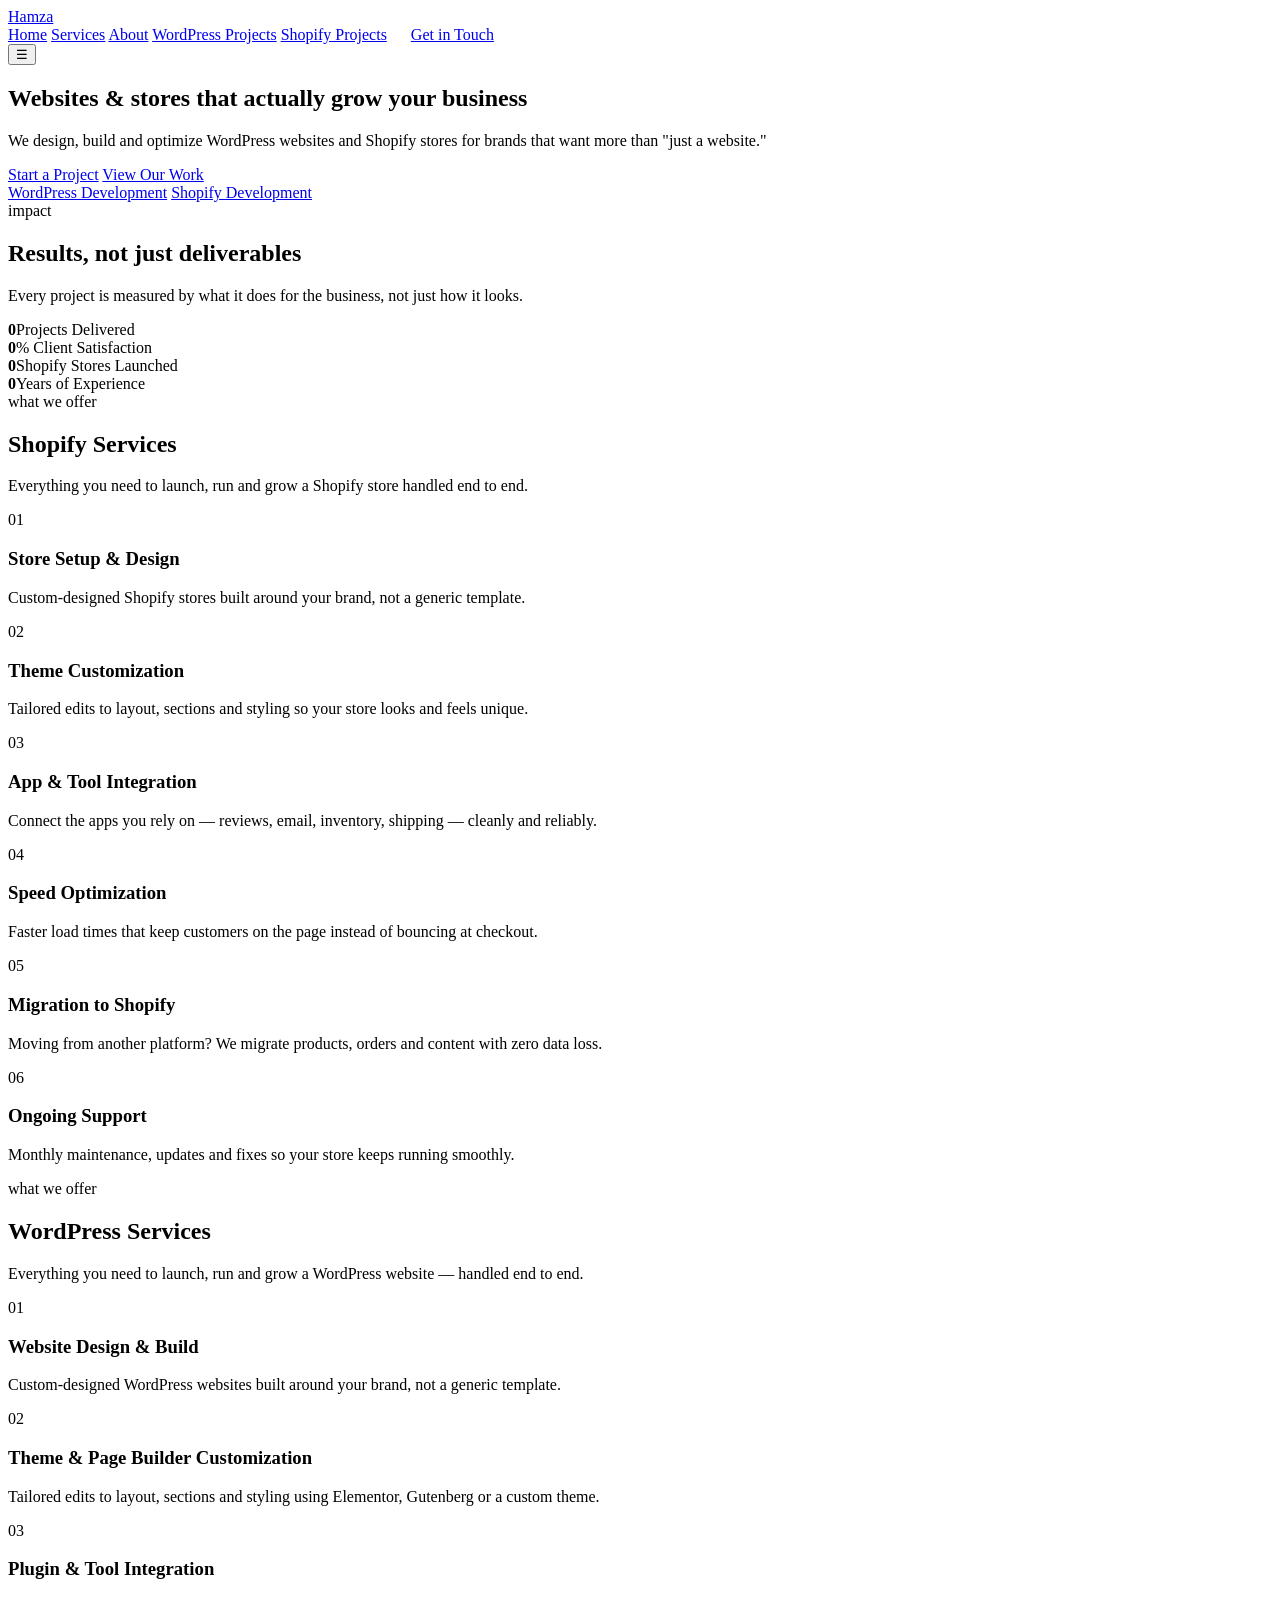
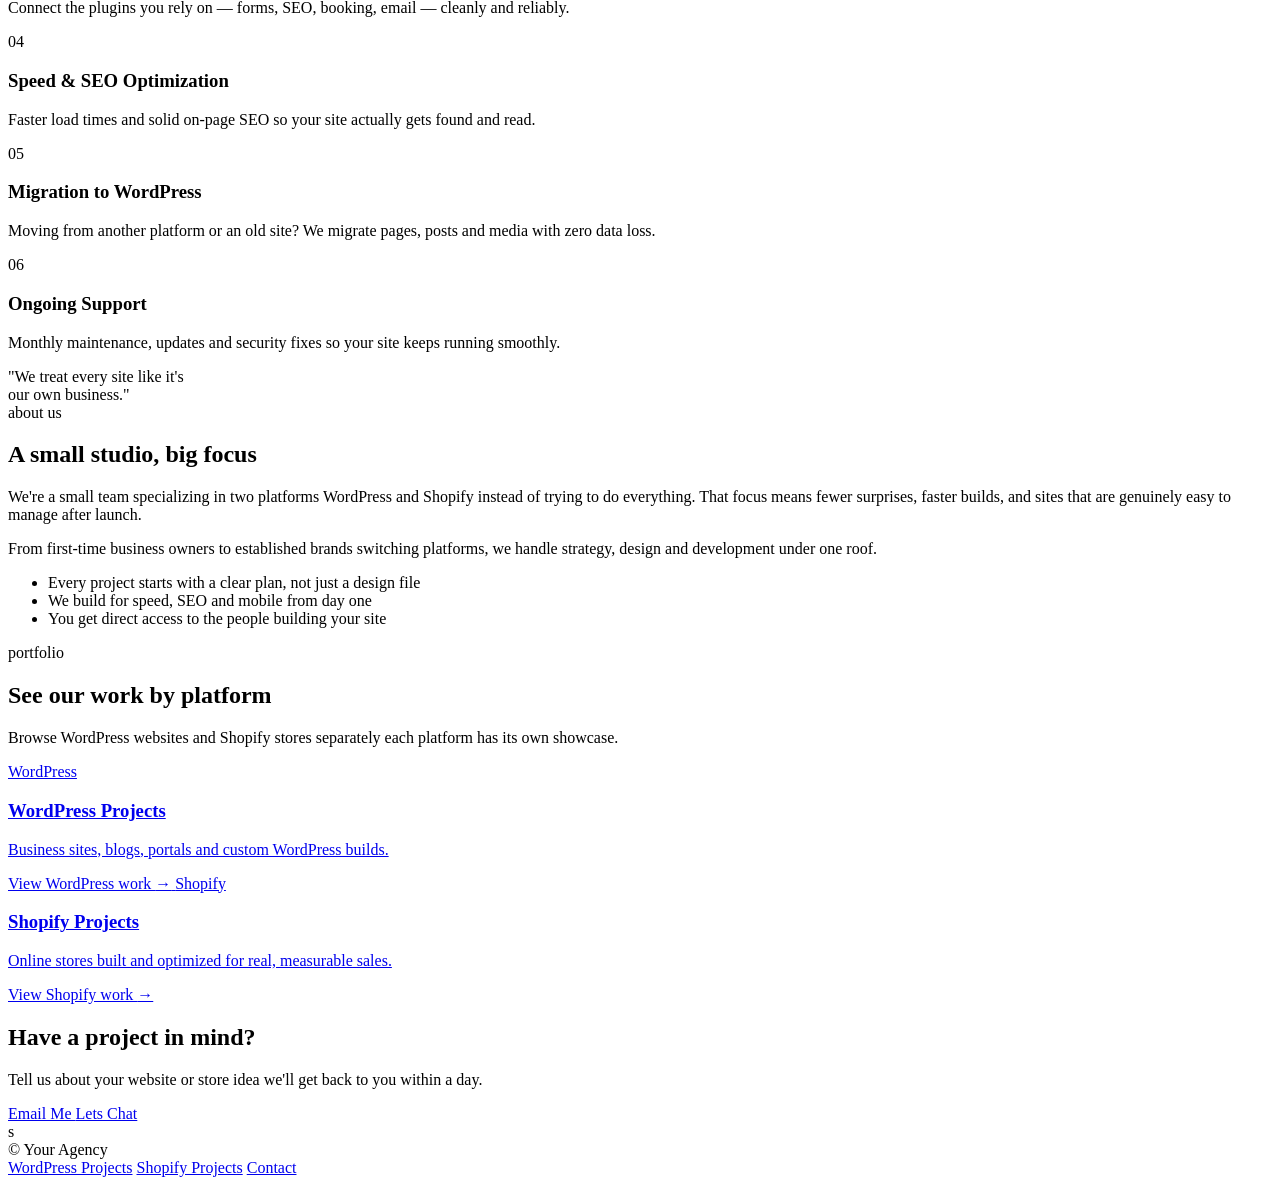
==== index.html @ 259bf4f5 "Add files via upload" ====
<!DOCTYPE html>
<html lang="en">

<head>
  <meta charset="UTF-8">
  <meta name="viewport" content="width=device-width, initial-scale=1.0">
  <title>Your Agency — WordPress &amp; Shopify Experts</title>
  <meta name="description" content="We design and build WordPress websites and Shopify stores that grow your business.">
  <link rel="stylesheet" href="css/style.css">
</head>

<body>

  <header class="site-nav">
    <div class="wrap">
      <a href="index.html" class="logo"><span>Hamza</span></a>
      <nav class="nav-links" id="navLinks">
        <a href="index.html" class="active">Home</a>
        <a href="services.html">Services</a>
        <a href="about.html">About</a>
        <a href="wordpress-projects.html">WordPress Projects</a>
        <a href="shopify-projects.html">Shopify Projects</a>
        <a href="#contact" class="btn btn-primary" style="padding:10px 20px;">Get in Touch</a>
      </nav>
      <button class="nav-toggle" id="navToggle" aria-label="Toggle menu">☰</button>
    </div>
  </header>

  <!-- HERO -->
  <section class="hero">
    <div class="wrap">
      <h1>Websites &amp; stores that <span class="hl">actually grow</span> your business</h1>
      <p class="lede">We design, build and optimize WordPress websites and Shopify stores for brands that want more than
        "just a website."</p>
      <div class="cta-row">
        <a href="#contact" class="btn btn-primary">Start a Project</a>
        <a href="index.html#portfolio" class="btn btn-ghost">View Our Work</a>
      </div>
      <div class="badges">
        <span class="plat-badge wp"> <a href="wordpress-projects.html"> WordPress Development</a></span>
        <span class="plat-badge shopify"><a href="shopify-projects.html"> Shopify Development</a></span>
      </div>
    </div>
  </section>


  <!-- IMPACT -->
  <section class="impact">
    <div class="wrap">
      <div class="eyebrow">impact</div>
      <h2 class="section-title">Results, not just <span style="color:var(--accent)">deliverables</span></h2>
      <p class="section-lede">Every project is measured by what it does for the business, not just how it looks.</p>
      <div class="impact-grid">
        <div class="impact-card reveal"><b data-count="120">0</b><span>Projects Delivered</span></div>
        <div class="impact-card reveal"><b data-count="98">0</b><span>% Client Satisfaction</span></div>
        <div class="impact-card reveal"><b data-count="45">0</b><span>Shopify Stores Launched</span></div>
        <div class="impact-card reveal"><b data-count="6">0</b><span>Years of Experience</span></div>
      </div>
    </div>
  </section>

  <!-- SHOPIFY SERVICES -->
  <section class="services" id="services">
    <div class="wrap">
      <div class="eyebrow">what we offer</div>
      <h2 class="section-title">Shopify Services</h2>
      <p class="section-lede">Everything you need to launch, run and grow a Shopify store handled end to end.</p>
      <div class="service-grid">
        <div class="service-card reveal">
          <div class="service-icon">01</div>
          <h3>Store Setup &amp; Design</h3>
          <p>Custom-designed Shopify stores built around your brand, not a generic template.</p>
        </div>
        <div class="service-card reveal">
          <div class="service-icon">02</div>
          <h3>Theme Customization</h3>
          <p>Tailored edits to layout, sections and styling so your store looks and feels unique.</p>
        </div>
        <div class="service-card reveal">
          <div class="service-icon">03</div>
          <h3>App &amp; Tool Integration</h3>
          <p>Connect the apps you rely on — reviews, email, inventory, shipping — cleanly and reliably.</p>
        </div>
        <div class="service-card reveal">
          <div class="service-icon">04</div>
          <h3>Speed Optimization</h3>
          <p>Faster load times that keep customers on the page instead of bouncing at checkout.</p>
        </div>
        <div class="service-card reveal">
          <div class="service-icon">05</div>
          <h3>Migration to Shopify</h3>
          <p>Moving from another platform? We migrate products, orders and content with zero data loss.</p>
        </div>
        <div class="service-card reveal">
          <div class="service-icon">06</div>
          <h3>Ongoing Support</h3>
          <p>Monthly maintenance, updates and fixes so your store keeps running smoothly.</p>
        </div>
      </div>
    </div>
  </section>


  <!-- WORDPRESS SERVICES -->
  <section class="services wp-services" id="wp-services">
    <div class="wrap">
      <div class="eyebrow">what we offer</div>
      <h2 class="section-title">WordPress Services</h2>
      <p class="section-lede">Everything you need to launch, run and grow a WordPress website — handled end to end.</p>
      <div class="service-grid">
        <div class="service-card wp-card reveal">
          <div class="service-icon">01</div>
          <h3>Website Design &amp; Build</h3>
          <p>Custom-designed WordPress websites built around your brand, not a generic template.</p>
        </div>
        <div class="service-card wp-card reveal">
          <div class="service-icon">02</div>
          <h3>Theme &amp; Page Builder Customization</h3>
          <p>Tailored edits to layout, sections and styling using Elementor, Gutenberg or a custom theme.</p>
        </div>
        <div class="service-card wp-card reveal">
          <div class="service-icon">03</div>
          <h3>Plugin &amp; Tool Integration</h3>
          <p>Connect the plugins you rely on — forms, SEO, booking, email — cleanly and reliably.</p>
        </div>
        <div class="service-card wp-card reveal">
          <div class="service-icon">04</div>
          <h3>Speed &amp; SEO Optimization</h3>
          <p>Faster load times and solid on-page SEO so your site actually gets found and read.</p>
        </div>
        <div class="service-card wp-card reveal">
          <div class="service-icon">05</div>
          <h3>Migration to WordPress</h3>
          <p>Moving from another platform or an old site? We migrate pages, posts and media with zero data loss.</p>
        </div>
        <div class="service-card wp-card reveal">
          <div class="service-icon">06</div>
          <h3>Ongoing Support</h3>
          <p>Monthly maintenance, updates and security fixes so your site keeps running smoothly.</p>
        </div>
      </div>
    </div>
  </section>

  <!-- ABOUT -->
  <section class="about" id="about">
    <div class="wrap">
      <div class="about-visual reveal">
        "We treat every site like it's<br>our own business."
      </div>
      <div class="about-copy reveal">
        <div class="eyebrow">about us</div>
        <h2 class="section-title">A small studio, <span style="color:var(--accent)">big focus</span></h2>
        <p>We're a small team specializing in two platforms WordPress and Shopify instead of trying to do everything.
          That focus means fewer surprises, faster builds, and sites that are genuinely easy to manage after launch.</p>
        <p>From first-time business owners to established brands switching platforms, we handle strategy, design and
          development under one roof.</p>
        <ul class="value-list">
          <li>Every project starts with a clear plan, not just a design file</li>
          <li>We build for speed, SEO and mobile from day one</li>
          <li>You get direct access to the people building your site</li>
        </ul>
      </div>
    </div>
  </section>

  <!-- PORTFOLIO -->
  <section class="portfolio" id="portfolio">
    <div class="wrap">
      <div class="eyebrow">portfolio</div>
      <h2 class="section-title">See our work by platform</h2>
      <p class="section-lede">Browse WordPress websites and Shopify stores separately each platform has its own
        showcase.</p>
      <div class="portfolio-split">
        <a href="wordpress-projects.html" class="split-tile wp-tile reveal">
          <span class="tile-tag">WordPress</span>
          <h3>WordPress Projects</h3>
          <p>Business sites, blogs, portals and custom WordPress builds.</p>
          <span class="tile-link">View WordPress work <span class="arrow">→</span></span>
        </a>
        <a href="shopify-projects.html" class="split-tile shopify-tile reveal">
          <span class="tile-tag">Shopify</span>
          <h3>Shopify Projects</h3>
          <p>Online stores built and optimized for real, measurable sales.</p>
          <span class="tile-link">View Shopify work <span class="arrow">→</span></span>
        </a>
      </div>
    </div>
  </section>

  <!-- CTA / CONTACT -->
  <section class="contact-cta" id="contact">
    <div class="wrap">
      <div class="cta-banner reveal">
        <h2>Have a project in mind?</h2>
        <p>Tell us about your website or store idea we'll get back to you within a day.</p>
        <a href="https://mail.google.com/mail/?view=cm&fs=1&to=hamza.dev484@gmail.com&su=" class="btn btn-primary"
          target="_blank">
          Email Me
        </a>
        <a href="https://wa.me/923289880708?text=Hi%2C%20I%20would%20like%20to%20discuss%20a%20project%20with%20you."
          class="btn btn-1">
          Lets Chat
        </a>
      </div>
    </div>
  </section>

  <footer>s
    <div class="wrap">
      <span>© <span id="year"></span> Your Agency</span>
      <div class="foot-links">
        <a href="wordpress-projects.html">WordPress Projects</a>
        <a href="shopify-projects.html">Shopify Projects</a>
        <a href="mailto:hello@youragency.com">Contact</a>
      </div>
    </div>
  </footer>

  <script src="js/script.js"></script>
</body>

</html>
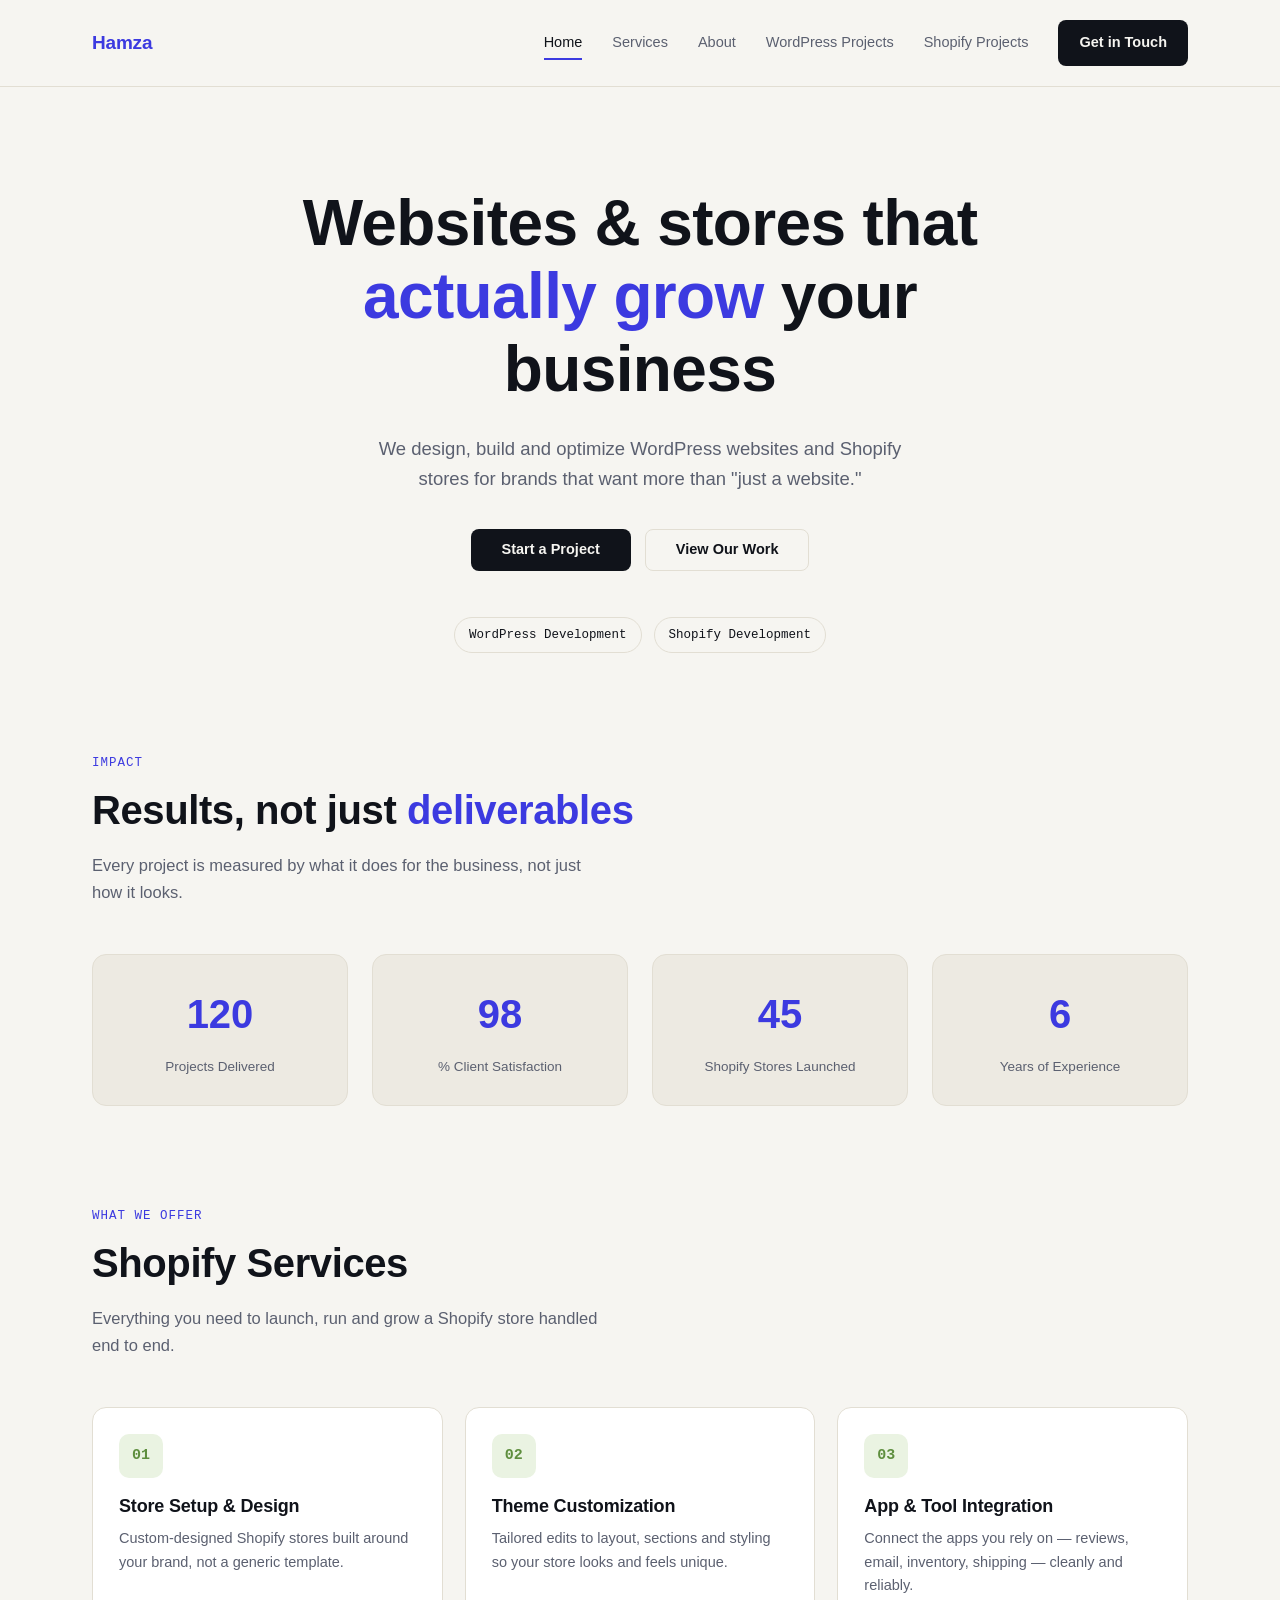
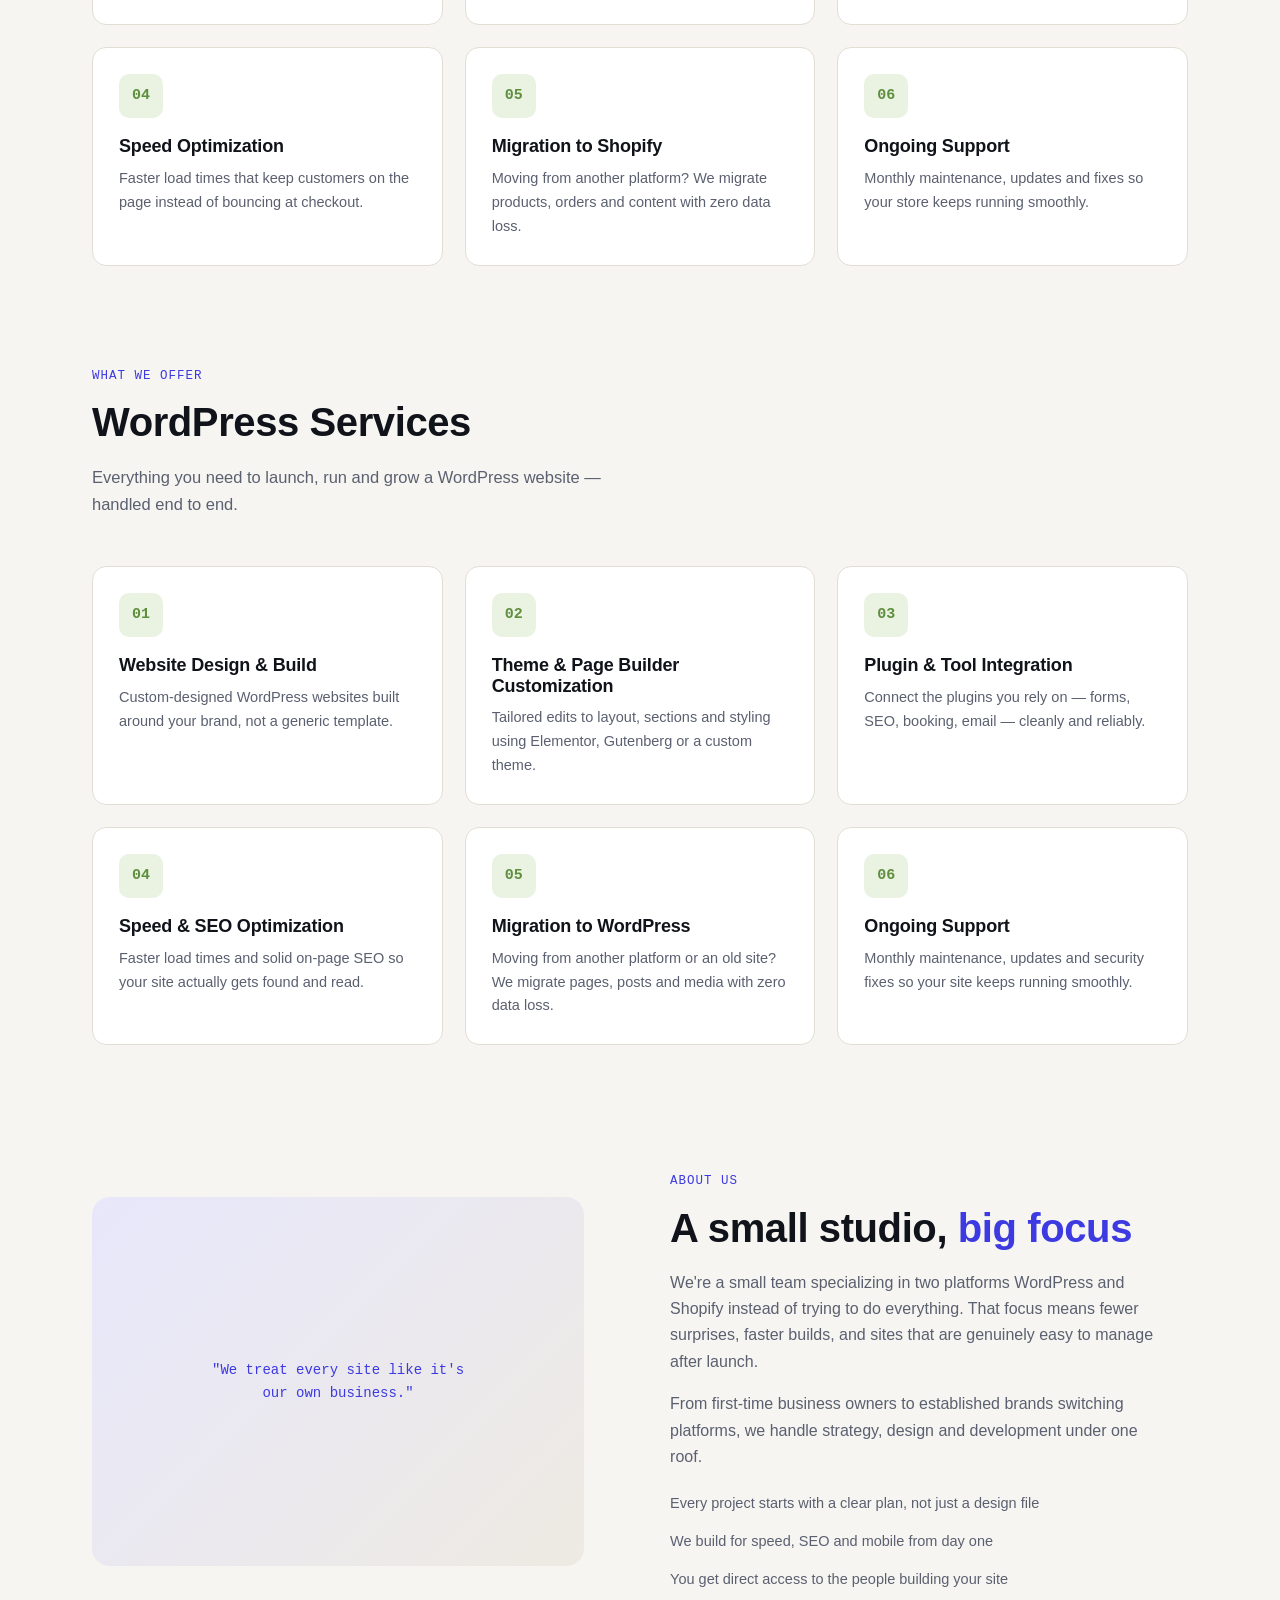
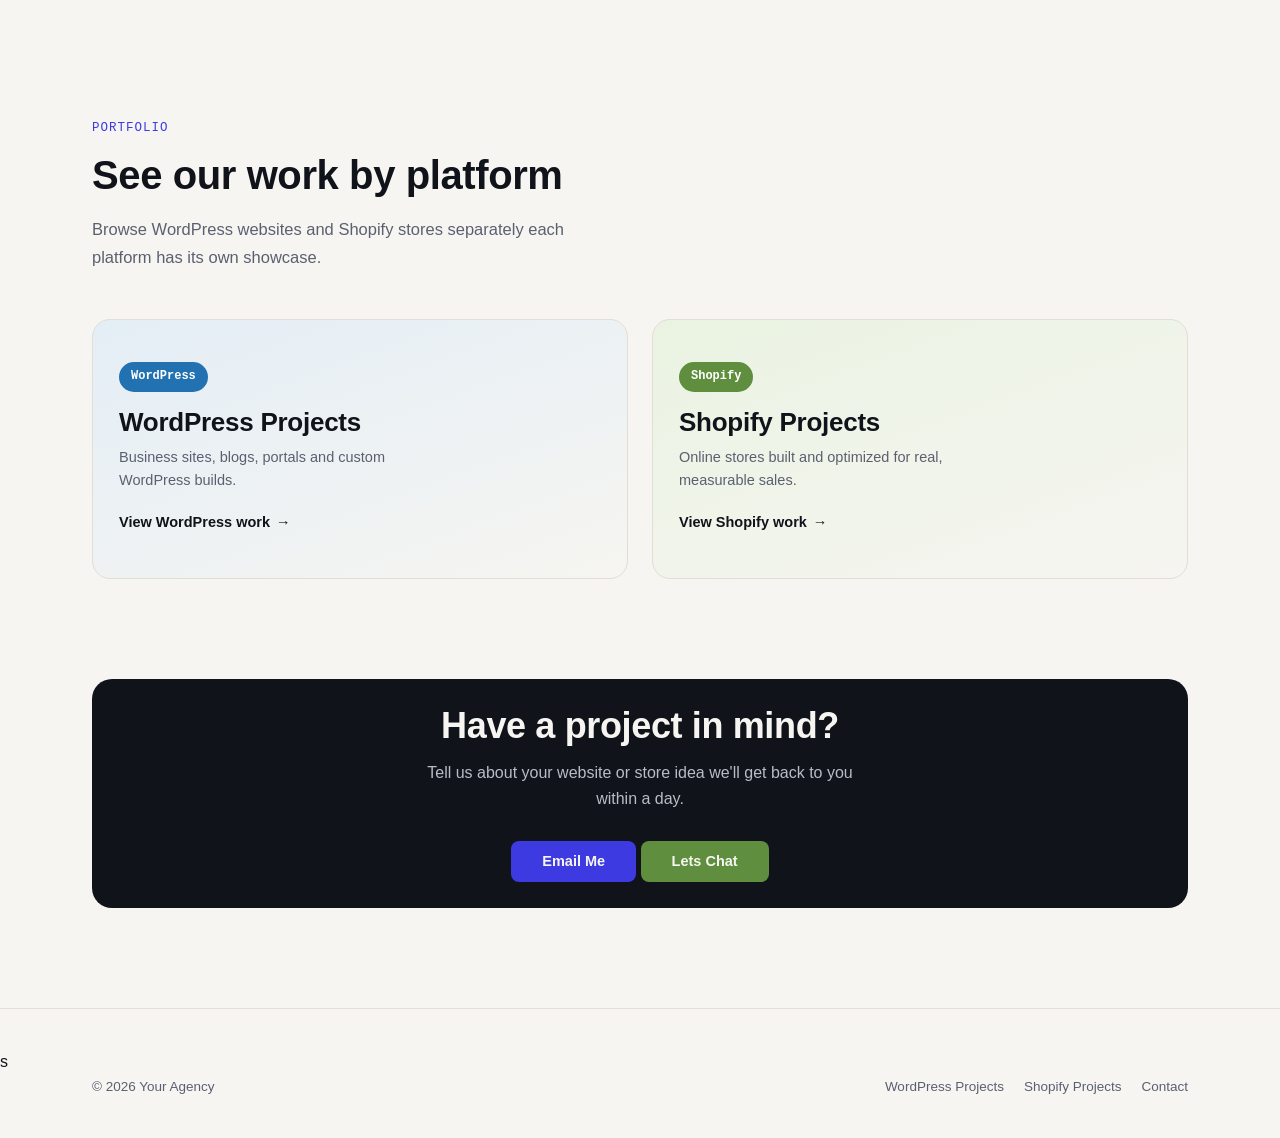
==== commit b9eaf624: "Add files via upload" ====
--- a/index.html
+++ b/index.html
@@ -6,7 +6,7 @@
   <meta name="viewport" content="width=device-width, initial-scale=1.0">
   <title>Your Agency — WordPress &amp; Shopify Experts</title>
   <meta name="description" content="We design and build WordPress websites and Shopify stores that grow your business.">
-  <link rel="stylesheet" href="css/style.css">
+  <link rel="stylesheet" href="style.css">
 </head>
 
 <body>
@@ -217,7 +217,7 @@
     </div>
   </footer>
 
-  <script src="js/script.js"></script>
+  <script src="script.js"></script>
 </body>
 
 </html>
--- a/style.css
+++ b/style.css
@@ -0,0 +1,775 @@
+/* ==========================================================================
+   Agency Portfolio — design system
+   Palette: warm paper + ink + indigo accent, WP-blue / Shopify-green tags
+   ========================================================================== */
+
+@import url('https://fonts.googleapis.com/css2?family=Sora:wght@400;500;600;700;800&family=Inter:wght@400;500;600&family=IBM+Plex+Mono:wght@500&display=swap');
+
+:root {
+  --paper: #f6f5f1;
+  --paper-dim: #edeae2;
+  --ink: #10131a;
+  --ink-soft: #5b6070;
+  --line: #e2ded3;
+  --accent: #3c3ae0;
+  --accent-dark: #2d2bb0;
+  --accent-soft: #e8e7fb;
+  --wp: #2271b1;
+  --wp-soft: #e4eef6;
+  --shopify: #5e8e3e;
+  --shopify-soft: #eaf3e2;
+
+  --font-display: Arial, sans-serif;
+  --font-body: Arial, sans-serif;
+  --font-mono: 'IBM Plex Mono', monospace;
+
+  --max-w: 1160px;
+}
+
+* {
+  box-sizing: border-box;
+  margin: 0;
+  padding: 0;
+}
+
+html {
+  scroll-behavior: smooth;
+}
+
+body {
+  background: var(--paper);
+  color: var(--ink);
+  font-family: var(--font-body);
+  font-size: 16px;
+  line-height: 1.65;
+  -webkit-font-smoothing: antialiased;
+}
+
+a {
+  color: inherit;
+  text-decoration: none;
+}
+
+ul {
+  list-style: none;
+}
+
+img {
+  max-width: 100%;
+  display: block;
+}
+
+.wrap {
+  max-width: var(--max-w);
+  margin: 0 auto;
+  padding: 0 32px;
+}
+
+section {
+  margin: 100px 0;
+}
+
+
+
+.eyebrow {
+  font-family: var(--font-mono);
+  font-size: 12.5px;
+  text-transform: uppercase;
+  letter-spacing: 0.08em;
+  color: var(--accent);
+  display: flex;
+  align-items: center;
+  gap: 10px;
+  margin-bottom: 14px;
+}
+
+.eyebrow::before {
+  width: 20px;
+  height: 2px;
+  background: var(--accent);
+}
+
+h1,
+h2,
+h3,
+h4 {
+  font-family: var(--font-display);
+  font-weight: 700;
+  line-height: 1.14;
+  letter-spacing: -0.01em;
+}
+
+h2.section-title {
+  font-size: clamp(28px, 3.4vw, 40px);
+  margin-bottom: 18px;
+}
+
+p.section-lede {
+  color: var(--ink-soft);
+  max-width: 56ch;
+  margin-bottom: 48px;
+  font-size: 16.5px;
+}
+
+/* Buttons ------------------------------------------------------------- */
+.btn {
+  display: inline-flex;
+  align-items: center;
+  gap: 8px;
+  font-family: var(--font-display);
+  font-weight: 600;
+  font-size: 14.5px;
+  padding: 8px 30px;
+  border-radius: 8px;
+  cursor: pointer;
+  border: 1px solid transparent;
+  transition: transform .15s ease, background .15s ease, box-shadow .15s ease;
+}
+
+.btn-primary {
+  background: var(--ink) ;
+  color: var(--paper) !important;
+}
+
+.btn-primary:hover {
+  background: var(--accent);
+  transform: translateY(-2px);
+  box-shadow: 0 10px 24px -10px rgba(60, 58, 224, 0.5);
+}
+
+.btn-ghost {
+  background: transparent;
+  color: var(--ink);
+  border-color: var(--line);
+}
+
+.btn-ghost:hover {
+  border-color: var(--ink);
+  transform: translateY(-2px);
+}
+
+/* Nav ------------------------------------------------------------------ */
+header.site-nav {
+  position: relative;
+  top: 0;
+  z-index: 50;
+  background: rgba(246, 245, 241, 0.88);
+  backdrop-filter: blur(10px);
+  border-bottom: 1px solid var(--line);
+}
+
+.site-nav .wrap {
+  display: flex;
+  align-items: center;
+  justify-content: space-between;
+  padding: 20px 32px;
+}
+
+.logo {
+  font-family: var(--font-display);
+  font-weight: 800;
+  font-size: 19px;
+  letter-spacing: -0.01em;
+}
+
+.logo span {
+  color: var(--accent);
+}
+
+.nav-links {
+  display: flex;
+  align-items: center;
+  gap: 30px;
+  font-size: 14.5px;
+  font-weight: 500;
+}
+
+.nav-links a {
+  position: relative;
+  color: var(--ink-soft);
+  transition: color .15s ease;
+}
+
+.nav-links a::after {
+  content: '';
+  position: absolute;
+  left: 0;
+  bottom: -5px;
+  width: 0;
+  height: 2px;
+  background: var(--accent);
+  transition: width .2s ease;
+}
+
+.nav-links a:hover,
+.nav-links a.active {
+  color: var(--ink);
+}
+
+.nav-links a:hover::after,
+.nav-links a.active::after {
+  width: 100%;
+}
+
+.nav-toggle {
+  display: none;
+  background: none;
+  border: none;
+  font-size: 22px;
+  cursor: pointer;
+}
+
+@media (max-width: 880px) {
+  .nav-links {
+    display: none;
+  }
+
+  .nav-toggle {
+    display: block;
+  }
+
+  .nav-links.open {
+    display: flex;
+    flex-direction: column;
+    align-items: flex-start;
+    gap: 18px;
+    position: absolute;
+    top: 100%;
+    left: 0;
+    right: 0;
+    background: var(--paper);
+    padding: 24px 32px;
+    border-bottom: 1px solid var(--line);
+  }
+}
+
+/* Hero ------------------------------------------------------------------ */
+.hero {
+  
+  overflow: hidden;
+}
+
+.hero .wrap {
+  display: grid;
+  grid-template-columns: 1fr;
+  gap: 28px;
+  text-align: center;
+  justify-items: center;
+}
+
+.hero h1 {
+  font-size: clamp(38px, 6vw, 64px);
+  max-width: 22ch;
+}
+
+.hero h1 .hl {
+  color: var(--accent);
+}
+
+.hero p.lede {
+  font-size: 18.5px;
+  color: var(--ink-soft);
+  max-width: 52ch;
+}
+
+.hero .cta-row {
+  display: flex;
+  gap: 14px;
+  flex-wrap: wrap;
+  justify-content: center;
+  margin-top: 6px;
+}
+
+.hero .badges {
+  display: flex;
+  gap: 12px;
+  margin-top: 18px;
+  flex-wrap: wrap;
+  justify-content: center;
+}
+
+.plat-badge {
+  font-family: var(--font-mono);
+  font-size: 12.5px;
+  padding: 7px 14px;
+  border-radius: 20px;
+  border: 1px solid var(--line);
+  display: flex;
+  align-items: center;
+  gap: 8px;
+}
+
+.plat-badge .dot {
+  width: 8px;
+  height: 8px;
+  border-radius: 50%;
+}
+
+.plat-badge.wp .dot {
+  background: var(--wp);
+}
+
+.plat-badge.shopify .dot {
+  background: var(--shopify);
+}
+
+/* Trusted / logo strip --------------------------------------------------- */
+.trusted {
+  border-top: 1px solid var(--line);
+  border-bottom: 1px solid var(--line);
+  background: var(--paper-dim);
+}
+
+.trusted .label {
+  text-align: center;
+  font-family: var(--font-mono);
+  font-size: 12px;
+  color: var(--ink-soft);
+  text-transform: uppercase;
+  letter-spacing: 0.08em;
+  margin-bottom: 28px;
+}
+
+.logo-row {
+  display: flex;
+  flex-wrap: wrap;
+  justify-content: center;
+  gap: 44px;
+}
+
+.logo-row .client {
+  font-family: var(--font-display);
+  font-weight: 700;
+  font-size: 19px;
+  color: var(--ink-soft);
+  opacity: 0.65;
+  transition: opacity .15s ease;
+}
+
+.logo-row .client:hover {
+  opacity: 1;
+}
+
+/* Impact / stats ---------------------------------------------------------*/
+.impact-grid {
+  display: grid;
+  grid-template-columns: repeat(4, 1fr);
+  gap: 24px;
+}
+
+.impact-card {
+  background: var(--paper-dim);
+  border: 1px solid var(--line);
+  border-radius: 14px;
+  text-align: center;
+}
+
+.impact-card b {
+  font-family: var(--font-display);
+  font-size: 40px;
+  display: block;
+  color: var(--accent);
+  margin-bottom: 6px;
+}
+
+.impact-card span {
+  font-size: 13.5px;
+  color: var(--ink-soft);
+}
+
+@media (max-width: 880px) {
+  .impact-grid {
+    grid-template-columns: repeat(2, 1fr);
+  }
+}
+
+/* Services (Shopify Services) --------------------------------------------*/
+.service-grid {
+  display: grid;
+  grid-template-columns: repeat(3, 1fr);
+  gap: 22px;
+}
+
+.service-card {
+  background: #fff;
+  border: 1px solid var(--line);
+  border-radius: 14px;
+  padding: 30px 26px;
+  transition: transform .18s ease, box-shadow .18s ease, border-color .18s ease;
+}
+
+.service-card:hover {
+  transform: translateY(-4px);
+  box-shadow: 0 20px 40px -22px rgba(16, 19, 26, 0.22);
+  border-color: var(--shopify);
+}
+
+.service-icon {
+  width: 44px;
+  height: 44px;
+  border-radius: 10px;
+  background: var(--shopify-soft);
+  color: var(--shopify);
+  display: flex;
+  align-items: center;
+  justify-content: center;
+  font-family: var(--font-mono);
+  font-weight: 600;
+  font-size: 15px;
+  margin-bottom: 18px;
+}
+
+.service-card h3 {
+  font-size: 18px;
+  margin-bottom: 10px;
+}
+
+.service-card p {
+  color: var(--ink-soft);
+  font-size: 14.5px;
+}
+
+@media (max-width: 880px) {
+  .service-grid {
+    grid-template-columns: 1fr 1fr;
+  }
+}
+
+@media (max-width: 560px) {
+  .service-grid {
+    grid-template-columns: 1fr;
+  }
+}
+
+/* About ------------------------------------------------------------------*/
+.about .wrap {
+  display: grid;
+  grid-template-columns: 0.95fr 1.05fr;
+  gap: 60px;
+  align-items: center;
+}
+
+.about-visual {
+  aspect-ratio: 4/3;
+  border-radius: 18px;
+  background: linear-gradient(135deg, var(--accent-soft), var(--paper-dim));
+  display: flex;
+  align-items: center;
+  justify-content: center;
+  font-family: var(--font-mono);
+  color: var(--accent);
+  font-size: 14px;
+  text-align: center;
+  padding: 20px;
+}
+
+.about-copy p {
+  color: var(--ink-soft);
+  margin-bottom: 16px;
+  max-width: 56ch;
+}
+
+.value-list {
+  margin-top: 22px;
+  display: flex;
+  flex-direction: column;
+  gap: 14px;
+}
+
+.value-list li {
+  display: flex;
+  gap: 12px;
+  align-items: flex-start;
+  font-size: 14.5px;
+  color: var(--ink-soft);
+}
+
+
+@media (max-width: 880px) {
+  .about .wrap {
+    grid-template-columns: 1fr;
+  }
+}
+
+/* Portfolio split tiles ----------------------------------------------------*/
+.portfolio-split {
+  display: grid;
+  grid-template-columns: 1fr 1fr;
+  gap: 24px;
+}
+
+.split-tile {
+  position: relative;
+  border-radius: 18px;
+  padding: 44px 36px;
+  min-height: 260px;
+  display: flex;
+  flex-direction: column;
+  justify-content: center;
+  overflow: hidden;
+  transition: transform .2s ease, box-shadow .2s ease;
+  border: 1px solid var(--line);
+}
+
+.split-tile:hover {
+  transform: translateY(-6px);
+  box-shadow: 0 26px 50px -24px rgba(16, 19, 26, 0.28);
+}
+
+.split-tile.wp-tile {
+  background: linear-gradient(160deg, var(--wp-soft), var(--paper));
+}
+
+.split-tile.shopify-tile {
+  background: linear-gradient(160deg, var(--shopify-soft), var(--paper));
+}
+
+.split-tile .tile-tag {
+  font-family: var(--font-mono);
+  font-size: 12px;
+  padding: 5px 12px;
+  border-radius: 20px;
+  width: fit-content;
+  margin-bottom: 16px;
+  font-weight: 600;
+}
+
+.wp-tile .tile-tag {
+  background: var(--wp);
+  color: #fff;
+}
+
+.shopify-tile .tile-tag {
+  background: var(--shopify);
+  color: #fff;
+}
+
+.split-tile h3 {
+  font-size: 26px;
+  margin-bottom: 8px;
+}
+
+.split-tile p {
+  color: var(--ink-soft);
+  font-size: 14.5px;
+  margin-bottom: 18px;
+  max-width: 34ch;
+}
+
+.split-tile .tile-link {
+  font-family: var(--font-display);
+  font-weight: 600;
+  font-size: 14.5px;
+  display: inline-flex;
+  align-items: center;
+  gap: 6px;
+}
+
+.split-tile .tile-link .arrow {
+  transition: transform .15s ease;
+}
+
+.split-tile:hover .tile-link .arrow {
+  transform: translateX(4px);
+}
+
+@media (max-width: 880px) {
+  .portfolio-split {
+    grid-template-columns: 1fr;
+  }
+}
+
+/* Project gallery pages (wordpress-projects.html / shopify-projects.html) */
+.page-hero {
+  text-align: center;
+}
+
+.page-hero .eyebrow {
+  justify-content: center;
+}
+
+.page-hero h1 {
+  font-size: clamp(32px, 5vw, 48px);
+  margin-bottom: 14px;
+}
+
+.page-hero p {
+  color: var(--ink-soft);
+  max-width: 50ch;
+  margin: 0 auto;
+}
+
+.project-grid {
+  display: grid;
+  grid-template-columns: repeat(3, 1fr);
+  gap: 24px;
+}
+
+.project-card {
+  background: #fff;
+  border: 1px solid var(--line);
+  border-radius: 14px;
+  overflow: hidden;
+  transition: transform .18s ease, box-shadow .18s ease;
+}
+
+.project-card:hover {
+  transform: translateY(-4px);
+  box-shadow: 0 20px 40px -22px rgba(16, 19, 26, 0.22);
+}
+
+.project-thumb {
+  aspect-ratio: 4/1;
+  display: flex;
+  align-items: center;
+  justify-content: center;
+  font-family: var(--font-mono);
+  font-size: 13px;
+}
+
+.project-thumb.wp {
+  background: var(--wp-soft);
+  color: var(--wp);
+}
+
+.project-thumb.shopify {
+  background: var(--shopify-soft);
+  color: var(--shopify);
+}
+
+.project-info {
+  padding: 15px 15px 0px;
+}
+
+.project-info .p-tag {
+  font-family: var(--font-mono);
+  font-size: 11px;
+  padding: 4px 10px;
+  border-radius: 20px;
+  display: inline-block;
+  margin-bottom: 12px;
+  font-weight: 600;
+}
+
+.project-thumb.wp~.project-info .p-tag,
+.project-info .p-tag.wp {
+  background: var(--wp-soft);
+  color: var(--wp);
+}
+
+.project-info .p-tag.shopify {
+  background: var(--shopify-soft);
+  color: var(--shopify);
+}
+
+.project-info h3 {
+  font-size: 18px;
+  margin-bottom: 8px;
+}
+
+.project-info p {
+  color: var(--ink-soft);
+  font-size: 14px;
+  margin-bottom: 14px;
+}
+
+.project-info a {
+  font-family: var(--font-display);
+  font-weight: 600;
+  font-size: 14px;
+  color: var(--accent);
+}
+
+@media (max-width: 880px) {
+  .project-grid {
+    grid-template-columns: 1fr 1fr;
+  }
+}
+
+@media (max-width: 560px) {
+  .project-grid {
+    grid-template-columns: 1fr;
+  }
+}
+
+/* CTA banner --------------------------------------------------------------*/
+.cta-banner {
+  background: var(--ink);
+  color: var(--paper);
+  border-radius: 20px;
+  padding: 60px 48px;
+  text-align: center;
+}
+
+.cta-banner h2 {
+  font-size: clamp(26px, 3.6vw, 36px);
+  margin-bottom: 14px;
+}
+
+.cta-banner p {
+  color: #b9bcc6;
+  max-width: 48ch;
+  margin: 0 auto 28px;
+}
+
+.cta-banner .btn-primary {
+  background: var(--accent);
+}
+
+.cta-banner .btn-primary:hover {
+  background: #5654f0;
+}
+.btn-1 {
+  background-color: #5e8e3e;
+}
+
+/* Footer -------------------------------------------------------------------*/
+footer {
+  border-top: 1px solid var(--line);
+  padding: 40px 0;
+}
+
+footer .wrap {
+  display: flex;
+  justify-content: space-between;
+  align-items: center;
+  flex-wrap: wrap;
+  gap: 14px;
+  font-size: 13.5px;
+  color: var(--ink-soft);
+}
+
+footer .foot-links {
+  display: flex;
+  gap: 20px;
+}
+
+footer .foot-links a:hover {
+  color: var(--ink);
+}
+
+/* Reveal on scroll ----------------------------------------------------------*/
+.reveal {
+  opacity: 0;
+  transform: translateY(18px);
+  transition: opacity .6s ease, transform .6s ease;
+  padding: 26px;
+}
+
+.reveal.in {
+  opacity: 1;
+  transform: translateY(0);
+}
+
+a:focus-visible,
+button:focus-visible {
+  outline: 2px solid var(--accent);
+  outline-offset: 2px;
+}
+
+@media (prefers-reduced-motion: reduce) {
+  * {
+    animation: none !important;
+    transition: none !important;
+  }
+}
